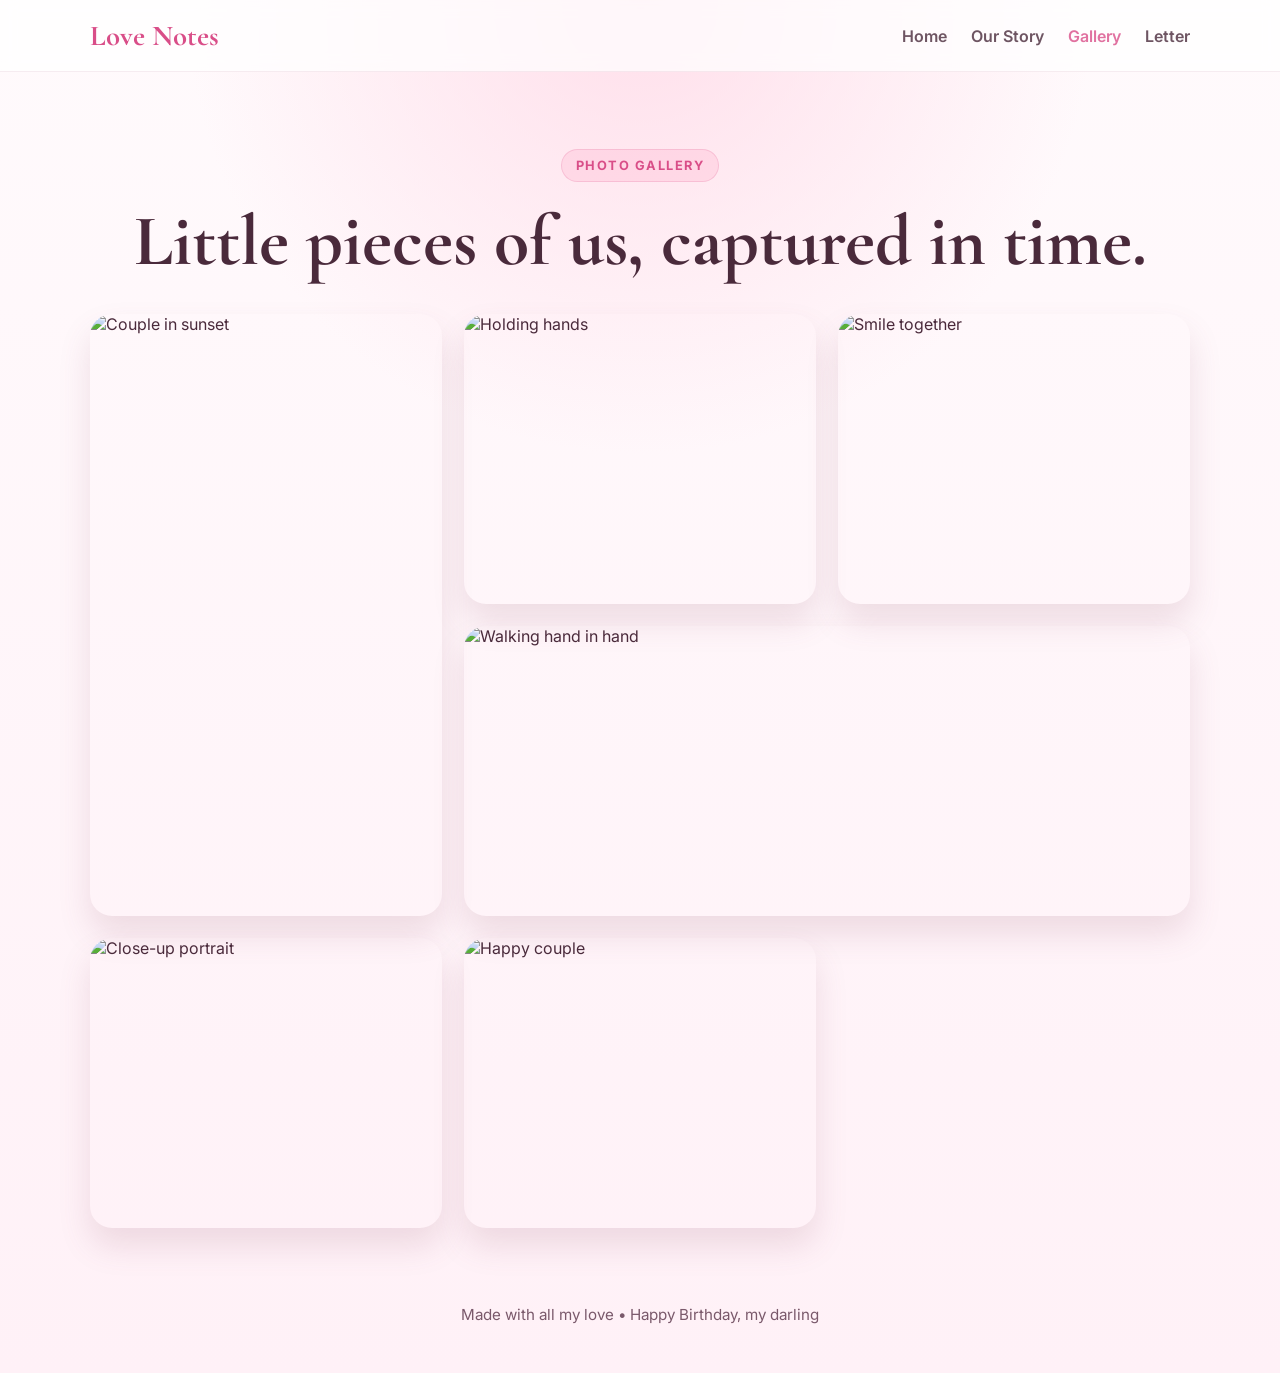
==== gallery.html @ 64047f3e "Create a cute romantic birthday website with 4 pages and a heartfelt note for my girlfriend." ====
<!DOCTYPE html>
<html lang="en">
  <head>
    <meta charset="UTF-8" />
    <meta name="viewport" content="width=device-width, initial-scale=1.0" />
    <title>Gallery</title>
    <link rel="preconnect" href="https://fonts.googleapis.com" />
    <link rel="preconnect" href="https://fonts.gstatic.com" crossorigin />
    <link href="https://fonts.googleapis.com/css2?family=Cormorant+Garamond:wght@400;500;600;700&family=Inter:wght@400;500;600;700&display=swap" rel="stylesheet" />
    <link rel="stylesheet" href="style.css" />
  </head>
  <body class="gallery-page">
    <header class="site-header">
      <nav class="nav container">
        <div class="brand">Love Notes</div>
        <div class="nav-links">
          <a href="index.html">Home</a>
          <a href="story.html">Our Story</a>
          <a href="gallery.html" class="active">Gallery</a>
          <a href="letter.html">Letter</a>
        </div>
      </nav>
    </header>

    <main class="page-main container">
      <section class="page-intro">
        <p class="eyebrow">Photo Gallery</p>
        <h1>Little pieces of us, captured in time.</h1>
      </section>

      <section class="gallery-grid">
        <div class="gallery-item tall">
          <img src="https://images.unsplash.com/photo-1516589178581-6cd7833ae3b2?auto=format&fit=crop&w=800&q=80" alt="Couple in sunset" />
        </div>
        <div class="gallery-item">
          <img src="https://images.unsplash.com/photo-1529156069898-49953e39b3ac?auto=format&fit=crop&w=800&q=80" alt="Holding hands" />
        </div>
        <div class="gallery-item">
          <img src="https://images.unsplash.com/photo-1524504388940-b1c1722653e1?auto=format&fit=crop&w=800&q=80" alt="Smile together" />
        </div>
        <div class="gallery-item wide">
          <img src="https://images.unsplash.com/photo-1521119989659-a83eee488004?auto=format&fit=crop&w=1200&q=80" alt="Walking hand in hand" />
        </div>
        <div class="gallery-item">
          <img src="https://images.unsplash.com/photo-1517841905240-472988babdf9?auto=format&fit=crop&w=800&q=80" alt="Close-up portrait" />
        </div>
        <div class="gallery-item">
          <img src="https://images.unsplash.com/photo-1524504388940-b1c1722653e1?auto=format&fit=crop&w=800&q=80" alt="Happy couple" />
        </div>
      </section>
    </main>

    <footer class="site-footer">
      <p>Made with all my love • Happy Birthday, my darling</p>
    </footer>
  </body>
</html>
---- style.css ----
:root {
  --bg: #fff8fb;
  --bg-soft: #ffeaf4;
  --rose: #ff6fa6;
  --rose-deep: #d94e88;
  --pink: #ffd4e4;
  --peach: #ffe7d4;
  --lavender: #f2dcff;
  --text: #4a2a3b;
  --muted: #7a596b;
  --white: #ffffff;
  --shadow: rgba(143, 72, 101, 0.15);
}

* {
  box-sizing: border-box;
}

html {
  scroll-behavior: smooth;
}

body {
  margin: 0;
  font-family: "Inter", sans-serif;
  color: var(--text);
  background:
    radial-gradient(circle at top, rgba(255, 216, 230, 0.8), transparent 30%),
    linear-gradient(180deg, #fffafc 0%, #fff1f7 100%);
}

img {
  max-width: 100%;
  display: block;
}

.container {
  width: min(1100px, calc(100% - 32px));
  margin: 0 auto;
}

.site-header {
  position: sticky;
  top: 0;
  z-index: 10;
  background: rgba(255, 255, 255, 0.72);
  backdrop-filter: blur(8px);
  border-bottom: 1px solid rgba(180, 108, 136, 0.12);
}

.nav {
  display: flex;
  align-items: center;
  justify-content: space-between;
  padding: 18px 0;
}

.brand {
  font-family: "Cormorant Garamond", serif;
  font-size: clamp(1.8rem, 2vw, 2.4rem);
  font-weight: 700;
  color: var(--rose-deep);
}

.nav-links {
  display: flex;
  gap: 24px;
  flex-wrap: wrap;
}

.nav-links a {
  text-decoration: none;
  color: var(--text);
  font-weight: 600;
  opacity: 0.8;
  transition: 0.2s ease;
}

.nav-links a:hover,
.nav-links a.active {
  color: var(--rose-deep);
}

.hero {
  display: grid;
  grid-template-columns: 1.1fr 0.9fr;
  align-items: center;
  gap: 36px;
  padding: 72px 0 40px;
}

.hero-badge,
.eyebrow {
  display: inline-block;
  background: rgba(255, 111, 166, 0.14);
  color: var(--rose-deep);
  border: 1px solid rgba(217, 78, 136, 0.18);
  padding: 8px 14px;
  border-radius: 999px;
  font-size: 0.8rem;
  letter-spacing: 0.12em;
  text-transform: uppercase;
  font-weight: 700;
}

.hero h1,
.page-intro h1,
.letter-card h1 {
  font-family: "Cormorant Garamond", serif;
  font-size: clamp(3rem, 7vw, 5.2rem);
  line-height: 0.96;
  margin: 18px 0 18px;
  color: var(--text);
}

.hero p {
  max-width: 600px;
  font-size: 1.08rem;
  line-height: 1.8;
  color: var(--muted);
}

.hero-actions {
  display: flex;
  gap: 16px;
  margin-top: 28px;
  flex-wrap: wrap;
}

.btn {
  display: inline-flex;
  align-items: center;
  justify-content: center;
  min-height: 48px;
  padding: 12px 24px;
  border-radius: 999px;
  text-decoration: none;
  font-weight: 700;
  transition: transform 0.2s ease, box-shadow 0.2s ease;
}

.btn:hover {
  transform: translateY(-2px);
}

.btn.primary {
  background: linear-gradient(135deg, var(--rose), #ff91ba);
  color: var(--white);
  box-shadow: 0 18px 28px rgba(255, 111, 166, 0.28);
}

.btn.secondary {
  background: rgba(255, 255, 255, 0.6);
  color: var(--text);
  border: 1px solid rgba(120, 83, 94, 0.14);
}

.love-banner,
.story-grid {
  display: grid;
  grid-template-columns: repeat(3, minmax(0, 1fr));
  gap: 22px;
  margin-top: 24px;
}

.banner-card,
.story-card {
  background: rgba(255, 255, 255, 0.7);
  border: 1px solid rgba(176, 118, 139, 0.12);
  box-shadow: 0 20px 30px var(--shadow);
  border-radius: 26px;
  padding: 26px 22px;
}

.banner-card span,
.story-card span {
  display: inline-block;
  width: 52px;
  height: 52px;
  border-radius: 50%;
  background: linear-gradient(135deg, var(--pink), var(--lavender));
  color: var(--rose-deep);
  font-weight: 800;
  display: flex;
  align-items: center;
  justify-content: center;
  margin-bottom: 18px;
}

.banner-card h3,
.story-card h3 {
  margin: 0;
  font-size: 1.4rem;
  line-height: 1.3;
}

.photo-showcase {
  display: grid;
  grid-template-columns: 1.2fr 0.8fr;
  gap: 24px;
  padding: 56px 0 18px;
}

.showcase-card {
  overflow: hidden;
  border-radius: 28px;
  box-shadow: 0 24px 44px var(--shadow);
  border: 1px solid rgba(177, 106, 137, 0.12);
}

.showcase-card img {
  width: 100%;
  height: 100%;
  object-fit: cover;
}

.showcase-card.large img {
  height: 560px;
}

.showcase-stack {
  display: grid;
  gap: 24px;
}

.showcase-card.small img {
  height: 268px;
}

.quote-block {
  padding: 36px 0 64px;
}

.quote-block p {
  margin: 0 auto;
  max-width: 780px;
  text-align: center;
  font-family: "Cormorant Garamond", serif;
  font-size: clamp(2rem, 4vw, 3.5rem);
  line-height: 1.1;
  color: var(--rose-deep);
}

.page-main {
  padding: 64px 0 40px;
}

.page-intro {
  text-align: center;
  margin-bottom: 38px;
}

.page-intro h1 {
  margin-top: 12px;
  font-size: clamp(2.8rem, 6vw, 4.5rem);
}

.story-card p,
.letter-card p {
  color: var(--muted);
  line-height: 1.9;
  font-size: 1.02rem;
}

.story-visual {
  margin-top: 38px;
  border-radius: 30px;
  overflow: hidden;
  box-shadow: 0 28px 48px rgba(111, 70, 92, 0.18);
}

.story-visual img {
  width: 100%;
  height: 520px;
  object-fit: cover;
}

.gallery-grid {
  display: grid;
  grid-template-columns: repeat(3, minmax(0, 1fr));
  gap: 22px;
}

.gallery-item {
  overflow: hidden;
  border-radius: 22px;
  box-shadow: 0 18px 32px var(--shadow);
  min-height: 290px;
}

.gallery-item img {
  width: 100%;
  height: 100%;
  object-fit: cover;
}

.gallery-item.tall {
  grid-row: span 2;
}

.gallery-item.wide {
  grid-column: span 2;
}

.letter-shell {
  display: flex;
  justify-content: center;
}

.letter-card {
  width: min(900px, 100%);
  background: rgba(255, 255, 255, 0.8);
  border: 1px solid rgba(176, 118, 139, 0.12);
  box-shadow: 0 28px 46px var(--shadow);
  border-radius: 28px;
  padding: 38px 32px;
}

.letter-card h1 {
  font-size: clamp(2.6rem, 6vw, 4.25rem);
  margin-top: 12px;
  margin-bottom: 22px;
}

.signature {
  margin-top: 30px;
  color: var(--rose-deep) !important;
  font-weight: 700;
  font-family: "Cormorant Garamond", serif;
  font-size: 2rem !important;
}

.site-footer {
  padding: 22px 0 34px;
  text-align: center;
  color: var(--muted);
  font-size: 0.95rem;
}

@media (max-width: 860px) {
  .hero,
  .photo-showcase,
  .love-banner,
  .story-grid,
  .gallery-grid {
    grid-template-columns: 1fr;
  }

  .gallery-item.wide {
    grid-column: span 1;
  }

  .nav {
    flex-direction: column;
    gap: 14px;
  }

  .nav-links {
    justify-content: center;
  }

  .story-visual img {
    height: 380px;
  }
}

@media (max-width: 560px) {
  .hero {
    padding-top: 48px;
  }

  .letter-card {
    padding: 26px 18px;
  }

  .brand {
    font-size: 1.8rem;
  }
}
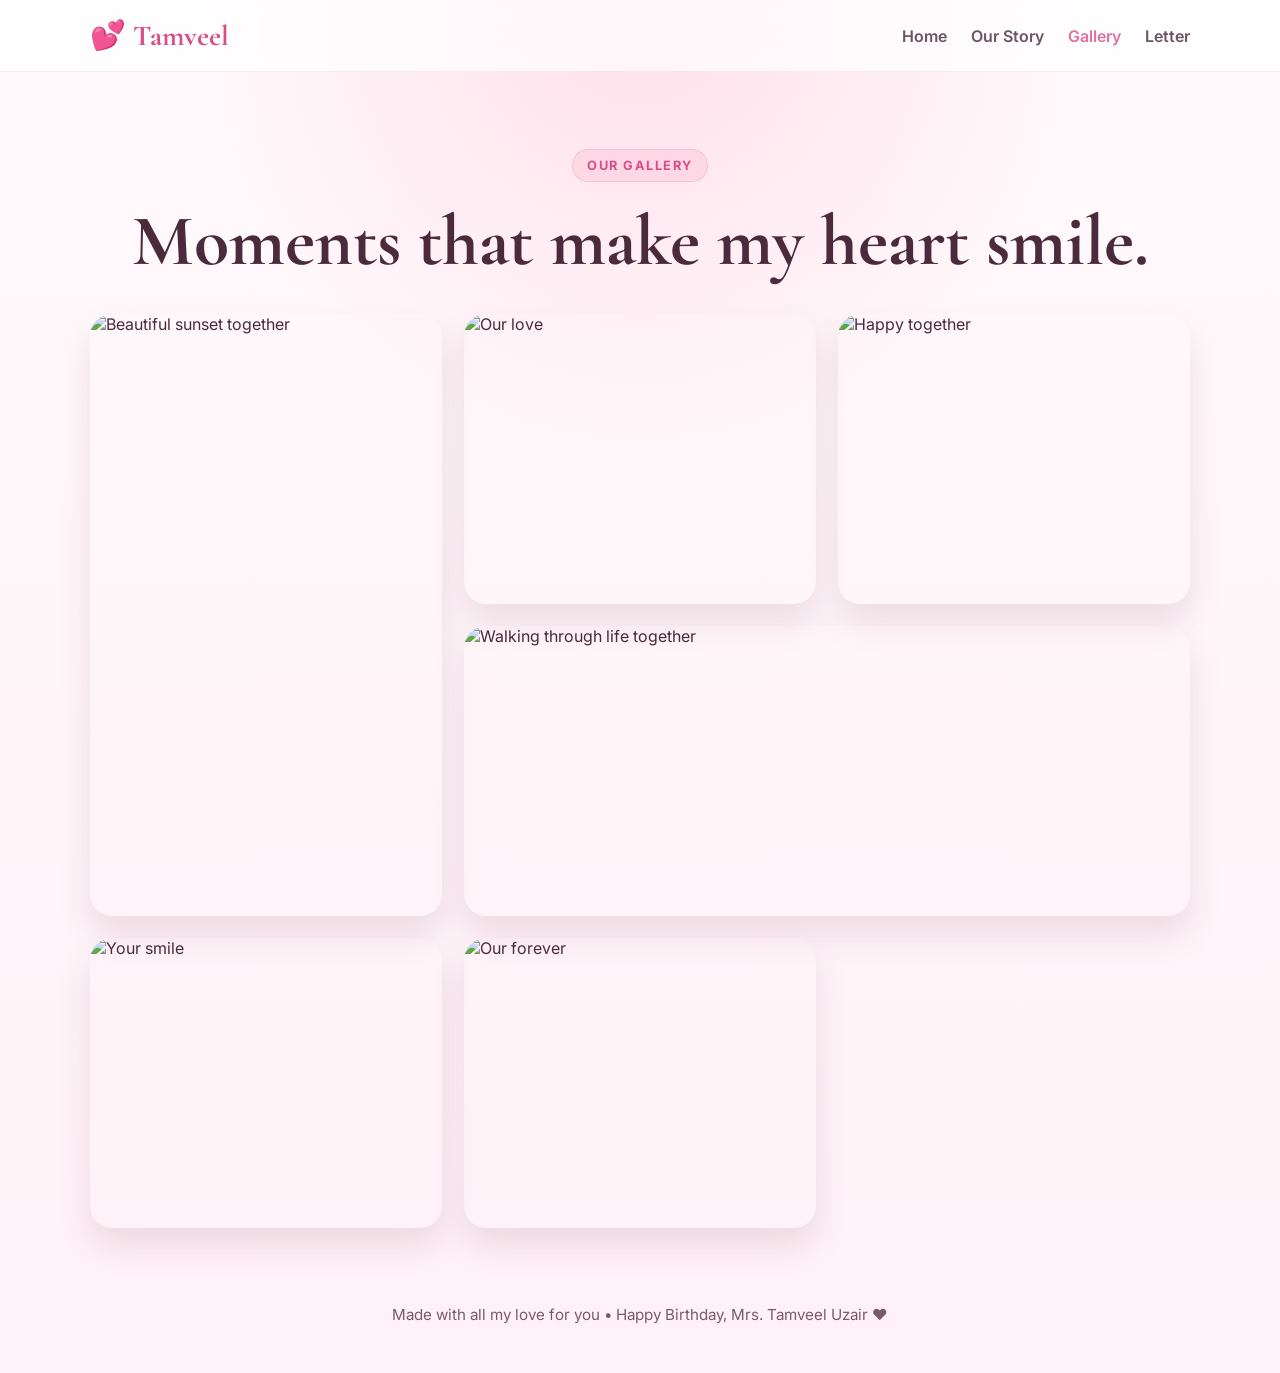
==== commit e348e9de: "Create personalized birthday website for Tamveel with heartfelt Urdu love note and message from Uzai" ====
--- a/gallery.html
+++ b/gallery.html
@@ -3,7 +3,7 @@
   <head>
     <meta charset="UTF-8" />
     <meta name="viewport" content="width=device-width, initial-scale=1.0" />
-    <title>Gallery</title>
+    <title>Our Gallery</title>
     <link rel="preconnect" href="https://fonts.googleapis.com" />
     <link rel="preconnect" href="https://fonts.gstatic.com" crossorigin />
     <link href="https://fonts.googleapis.com/css2?family=Cormorant+Garamond:wght@400;500;600;700&family=Inter:wght@400;500;600;700&display=swap" rel="stylesheet" />
@@ -12,7 +12,7 @@
   <body class="gallery-page">
     <header class="site-header">
       <nav class="nav container">
-        <div class="brand">Love Notes</div>
+        <div class="brand">💕 Tamveel</div>
         <div class="nav-links">
           <a href="index.html">Home</a>
           <a href="story.html">Our Story</a>
@@ -24,34 +24,34 @@
 
     <main class="page-main container">
       <section class="page-intro">
-        <p class="eyebrow">Photo Gallery</p>
-        <h1>Little pieces of us, captured in time.</h1>
+        <p class="eyebrow">Our Gallery</p>
+        <h1>Moments that make my heart smile.</h1>
       </section>
 
       <section class="gallery-grid">
         <div class="gallery-item tall">
-          <img src="https://images.unsplash.com/photo-1516589178581-6cd7833ae3b2?auto=format&fit=crop&w=800&q=80" alt="Couple in sunset" />
+          <img src="https://images.unsplash.com/photo-1516589178581-6cd7833ae3b2?auto=format&fit=crop&w=800&q=80" alt="Beautiful sunset together" />
         </div>
         <div class="gallery-item">
-          <img src="https://images.unsplash.com/photo-1529156069898-49953e39b3ac?auto=format&fit=crop&w=800&q=80" alt="Holding hands" />
+          <img src="https://images.unsplash.com/photo-1529156069898-49953e39b3ac?auto=format&fit=crop&w=800&q=80" alt="Our love" />
         </div>
         <div class="gallery-item">
-          <img src="https://images.unsplash.com/photo-1524504388940-b1c1722653e1?auto=format&fit=crop&w=800&q=80" alt="Smile together" />
+          <img src="https://images.unsplash.com/photo-1524504388940-b1c1722653e1?auto=format&fit=crop&w=800&q=80" alt="Happy together" />
         </div>
         <div class="gallery-item wide">
-          <img src="https://images.unsplash.com/photo-1521119989659-a83eee488004?auto=format&fit=crop&w=1200&q=80" alt="Walking hand in hand" />
+          <img src="https://images.unsplash.com/photo-1521119989659-a83eee488004?auto=format&fit=crop&w=1200&q=80" alt="Walking through life together" />
         </div>
         <div class="gallery-item">
-          <img src="https://images.unsplash.com/photo-1517841905240-472988babdf9?auto=format&fit=crop&w=800&q=80" alt="Close-up portrait" />
+          <img src="https://images.unsplash.com/photo-1517841905240-472988babdf9?auto=format&fit=crop&w=800&q=80" alt="Your smile" />
         </div>
         <div class="gallery-item">
-          <img src="https://images.unsplash.com/photo-1524504388940-b1c1722653e1?auto=format&fit=crop&w=800&q=80" alt="Happy couple" />
+          <img src="https://images.unsplash.com/photo-1524504388940-b1c1722653e1?auto=format&fit=crop&w=800&q=80" alt="Our forever" />
         </div>
       </section>
     </main>
 
     <footer class="site-footer">
-      <p>Made with all my love • Happy Birthday, my darling</p>
+      <p>Made with all my love for you • Happy Birthday, Mrs. Tamveel Uzair ❤️</p>
     </footer>
   </body>
 </html>
--- a/style.css
+++ b/style.css
@@ -89,6 +89,10 @@
   padding: 72px 0 40px;
 }
 
+.hero-copy {
+  max-width: 610px;
+}
+
 .hero-badge,
 .eyebrow {
   display: inline-block;
@@ -155,6 +159,28 @@
   border: 1px solid rgba(120, 83, 94, 0.14);
 }
 
+.hero-visual {
+  display: flex;
+  justify-content: center;
+}
+
+.photo-frame {
+  border-radius: 30px;
+  overflow: hidden;
+  box-shadow: 0 26px 44px rgba(132, 82, 101, 0.18);
+  border: 1px solid rgba(176, 118, 139, 0.12);
+}
+
+.photo-frame.large {
+  width: min(100%, 460px);
+}
+
+.photo-frame img {
+  width: 100%;
+  height: 620px;
+  object-fit: cover;
+}
+
 .love-banner,
 .story-grid {
   display: grid;
@@ -175,15 +201,7 @@
 .banner-card span,
 .story-card span {
   display: inline-block;
-  width: 52px;
-  height: 52px;
-  border-radius: 50%;
-  background: linear-gradient(135deg, var(--pink), var(--lavender));
-  color: var(--rose-deep);
-  font-weight: 800;
-  display: flex;
-  align-items: center;
-  justify-content: center;
+  font-size: 2.2rem;
   margin-bottom: 18px;
 }
 
@@ -322,12 +340,24 @@
   margin-bottom: 22px;
 }
 
+.urdu-poetry {
+  background: rgba(255, 111, 166, 0.08);
+  border-left: 4px solid var(--rose);
+  padding: 20px;
+  border-radius: 8px;
+  margin: 28px 0;
+  font-style: italic;
+  color: var(--rose-deep) !important;
+  line-height: 2;
+  font-weight: 600;
+}
+
 .signature {
   margin-top: 30px;
   color: var(--rose-deep) !important;
   font-weight: 700;
   font-family: "Cormorant Garamond", serif;
-  font-size: 2rem !important;
+  font-size: 1.8rem !important;
 }
 
 .site-footer {
@@ -376,4 +406,8 @@
   .brand {
     font-size: 1.8rem;
   }
-}
+
+  .photo-frame img {
+    height: 420px;
+  }
+}
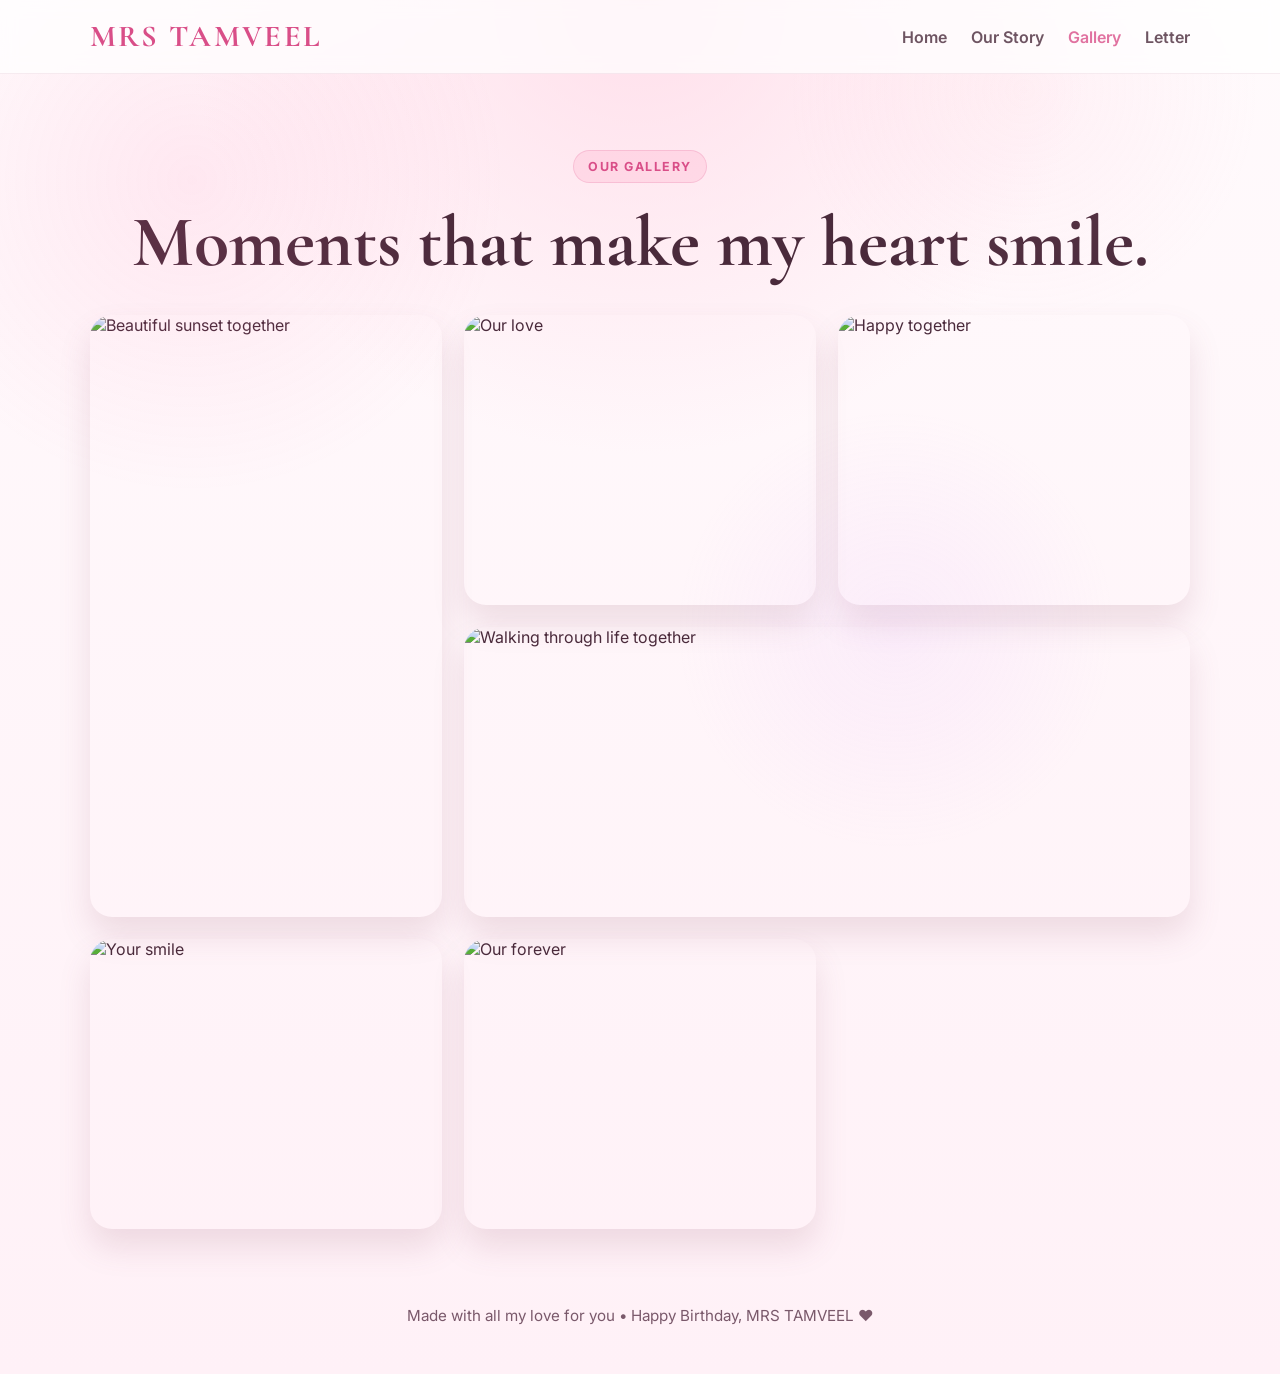
==== commit 1ccb14ee: "Finalize the birthday website with MRS TAMVEEL branding and more premium romantic styling." ====
--- a/gallery.html
+++ b/gallery.html
@@ -12,7 +12,7 @@
   <body class="gallery-page">
     <header class="site-header">
       <nav class="nav container">
-        <div class="brand">💕 Tamveel</div>
+        <div class="brand">MRS TAMVEEL</div>
         <div class="nav-links">
           <a href="index.html">Home</a>
           <a href="story.html">Our Story</a>
@@ -51,7 +51,7 @@
     </main>
 
     <footer class="site-footer">
-      <p>Made with all my love for you • Happy Birthday, Mrs. Tamveel Uzair ❤️</p>
+      <p>Made with all my love for you • Happy Birthday, MRS TAMVEEL ❤️</p>
     </footer>
   </body>
 </html>
--- a/style.css
+++ b/style.css
@@ -29,6 +29,16 @@
     linear-gradient(180deg, #fffafc 0%, #fff1f7 100%);
 }
 
+body::before {
+  content: "";
+  position: fixed;
+  inset: 0;
+  pointer-events: none;
+  background-image: radial-gradient(circle at 15% 20%, rgba(255, 111, 166, 0.12) 0, transparent 24%),
+    radial-gradient(circle at 80% 10%, rgba(255, 182, 206, 0.12) 0, transparent 18%),
+    radial-gradient(circle at 70% 70%, rgba(228, 183, 255, 0.15) 0, transparent 20%);
+}
+
 img {
   max-width: 100%;
   display: block;
@@ -57,9 +67,11 @@
 
 .brand {
   font-family: "Cormorant Garamond", serif;
-  font-size: clamp(1.8rem, 2vw, 2.4rem);
+  font-size: clamp(1.9rem, 2vw, 2.8rem);
   font-weight: 700;
   color: var(--rose-deep);
+  letter-spacing: 0.08em;
+  text-transform: uppercase;
 }
 
 .nav-links {
@@ -101,7 +113,7 @@
   border: 1px solid rgba(217, 78, 136, 0.18);
   padding: 8px 14px;
   border-radius: 999px;
-  font-size: 0.8rem;
+  font-size: 0.78rem;
   letter-spacing: 0.12em;
   text-transform: uppercase;
   font-weight: 700;
@@ -201,7 +213,7 @@
 .banner-card span,
 .story-card span {
   display: inline-block;
-  font-size: 2.2rem;
+  font-size: 2.1rem;
   margin-bottom: 18px;
 }
 
@@ -357,7 +369,7 @@
   color: var(--rose-deep) !important;
   font-weight: 700;
   font-family: "Cormorant Garamond", serif;
-  font-size: 1.8rem !important;
+  font-size: 1.9rem !important;
 }
 
 .site-footer {
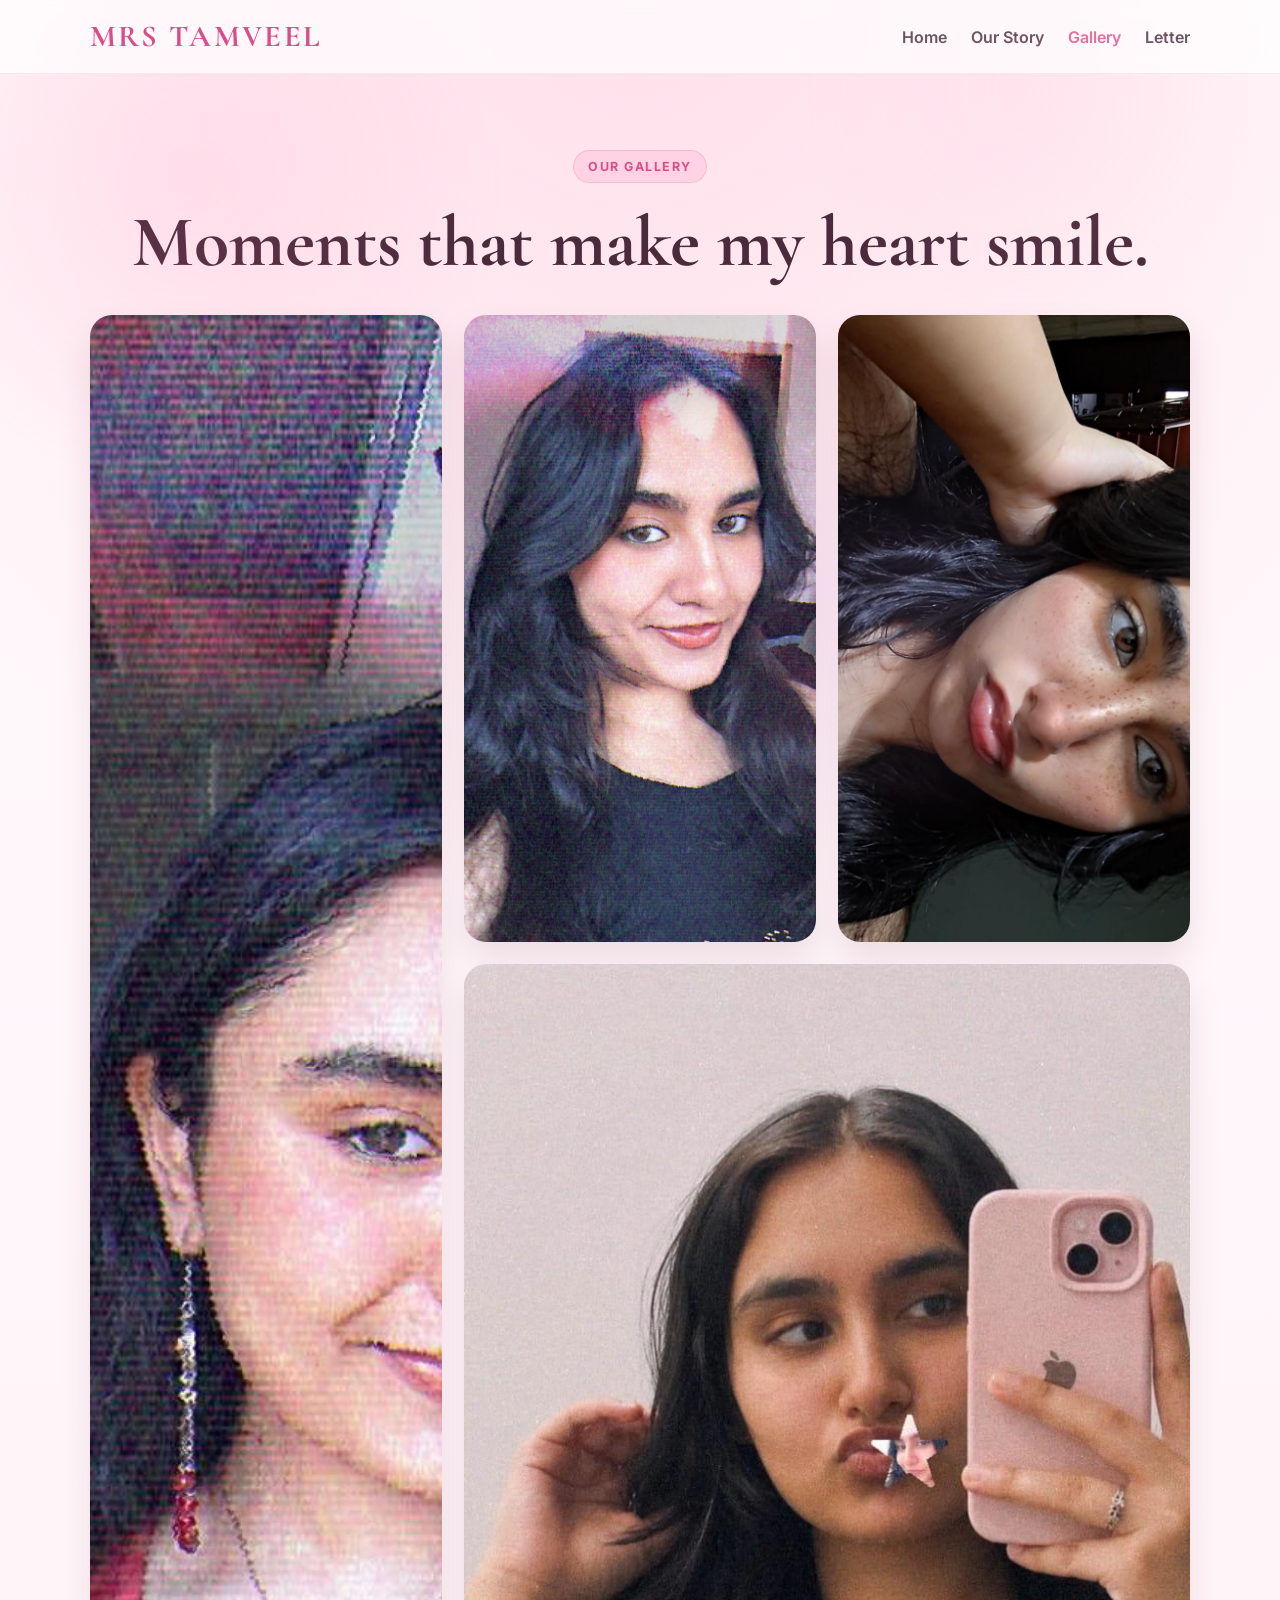
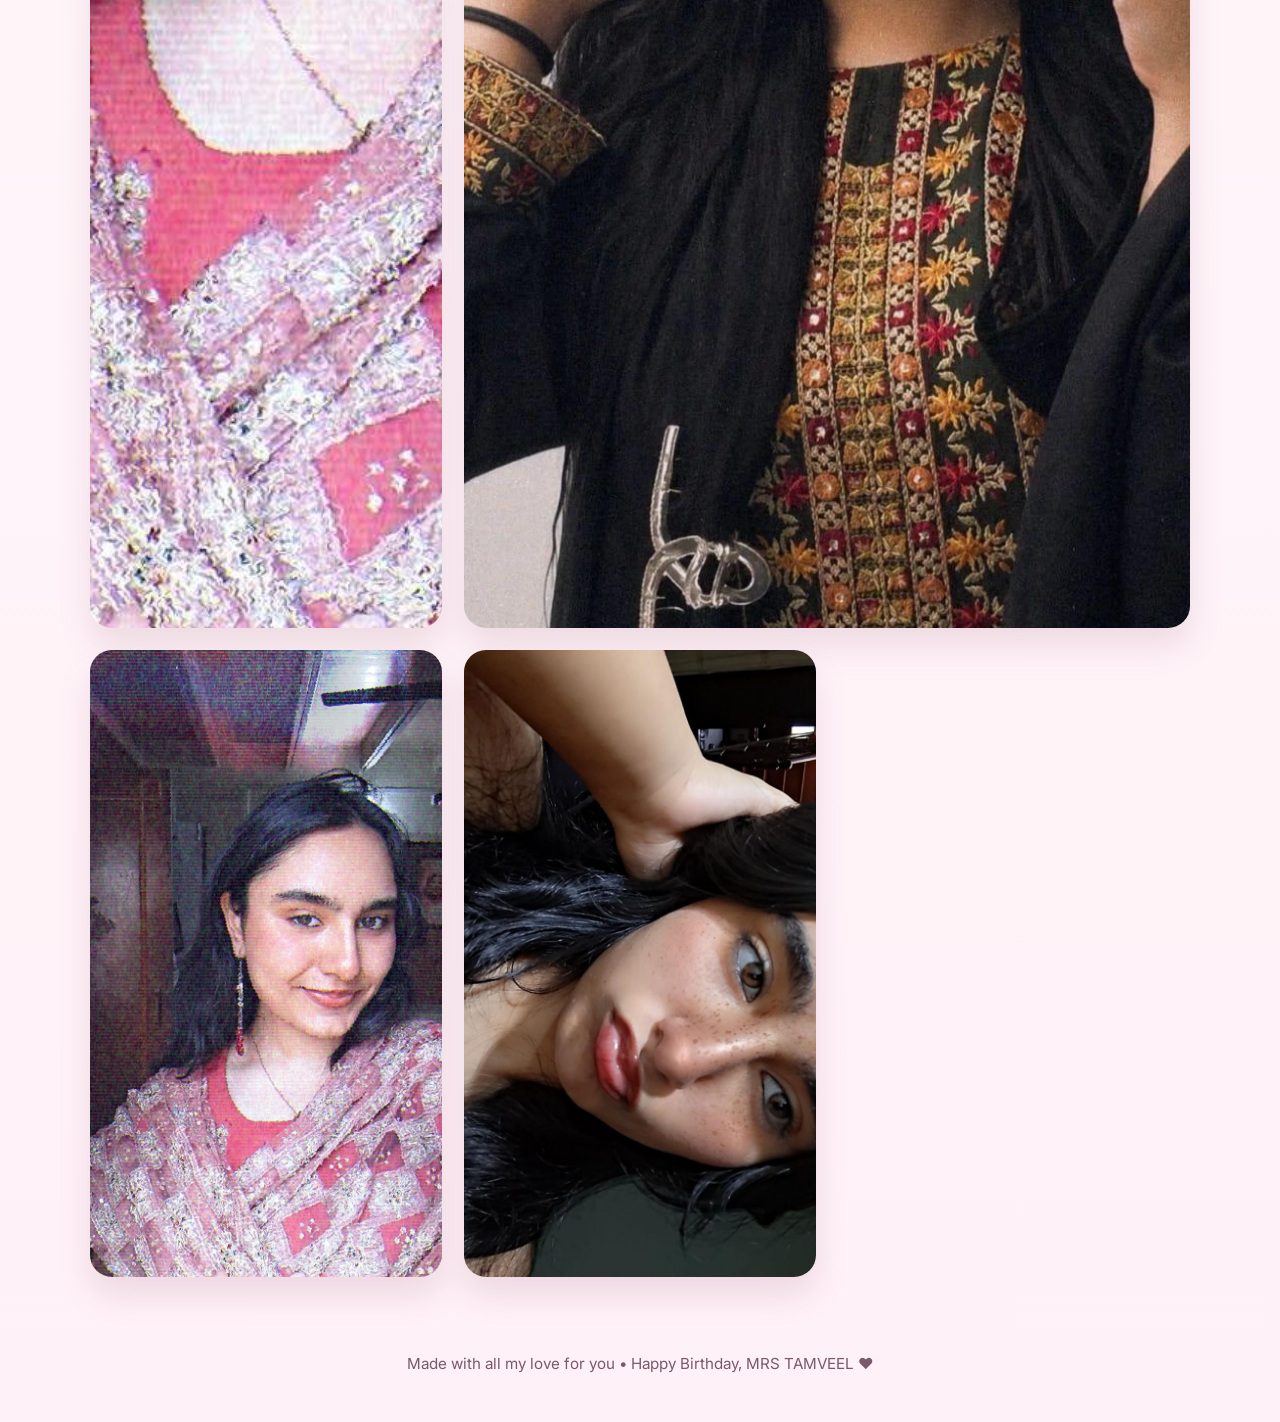
==== commit d67ce364: "Update the birthday site to use the real uploaded photos for Tamveel and finalize the design." ====
--- a/gallery.html
+++ b/gallery.html
@@ -30,22 +30,22 @@
 
       <section class="gallery-grid">
         <div class="gallery-item tall">
-          <img src="https://images.unsplash.com/photo-1516589178581-6cd7833ae3b2?auto=format&fit=crop&w=800&q=80" alt="Beautiful sunset together" />
+          <img src="images/WhatsApp%20Image%202026-10-06%20at%2011.59.07%20AM.jpeg" alt="Close-up portrait" />
         </div>
         <div class="gallery-item">
-          <img src="https://images.unsplash.com/photo-1529156069898-49953e39b3ac?auto=format&fit=crop&w=800&q=80" alt="Our love" />
+          <img src="images/WhatsApp%20Image%202026-10-06%20at%2012.00.10%20PM%20(3).jpeg" alt="Her smile" />
         </div>
         <div class="gallery-item">
-          <img src="https://images.unsplash.com/photo-1524504388940-b1c1722653e1?auto=format&fit=crop&w=800&q=80" alt="Happy together" />
+          <img src="images/WhatsApp%20Image%202026-10-06%20at%2012.00.11%20PM.jpeg" alt="Happy together" />
         </div>
         <div class="gallery-item wide">
-          <img src="https://images.unsplash.com/photo-1521119989659-a83eee488004?auto=format&fit=crop&w=1200&q=80" alt="Walking through life together" />
+          <img src="images/tams%202.jpeg" alt="Walking through life together" />
         </div>
         <div class="gallery-item">
-          <img src="https://images.unsplash.com/photo-1517841905240-472988babdf9?auto=format&fit=crop&w=800&q=80" alt="Your smile" />
+          <img src="images/WhatsApp%20Image%202026-10-06%20at%2011.59.07%20AM.jpeg" alt="My favourite person" />
         </div>
         <div class="gallery-item">
-          <img src="https://images.unsplash.com/photo-1524504388940-b1c1722653e1?auto=format&fit=crop&w=800&q=80" alt="Our forever" />
+          <img src="images/WhatsApp%20Image%202026-10-06%20at%2012.00.11%20PM.jpeg" alt="Our forever" />
         </div>
       </section>
     </main>
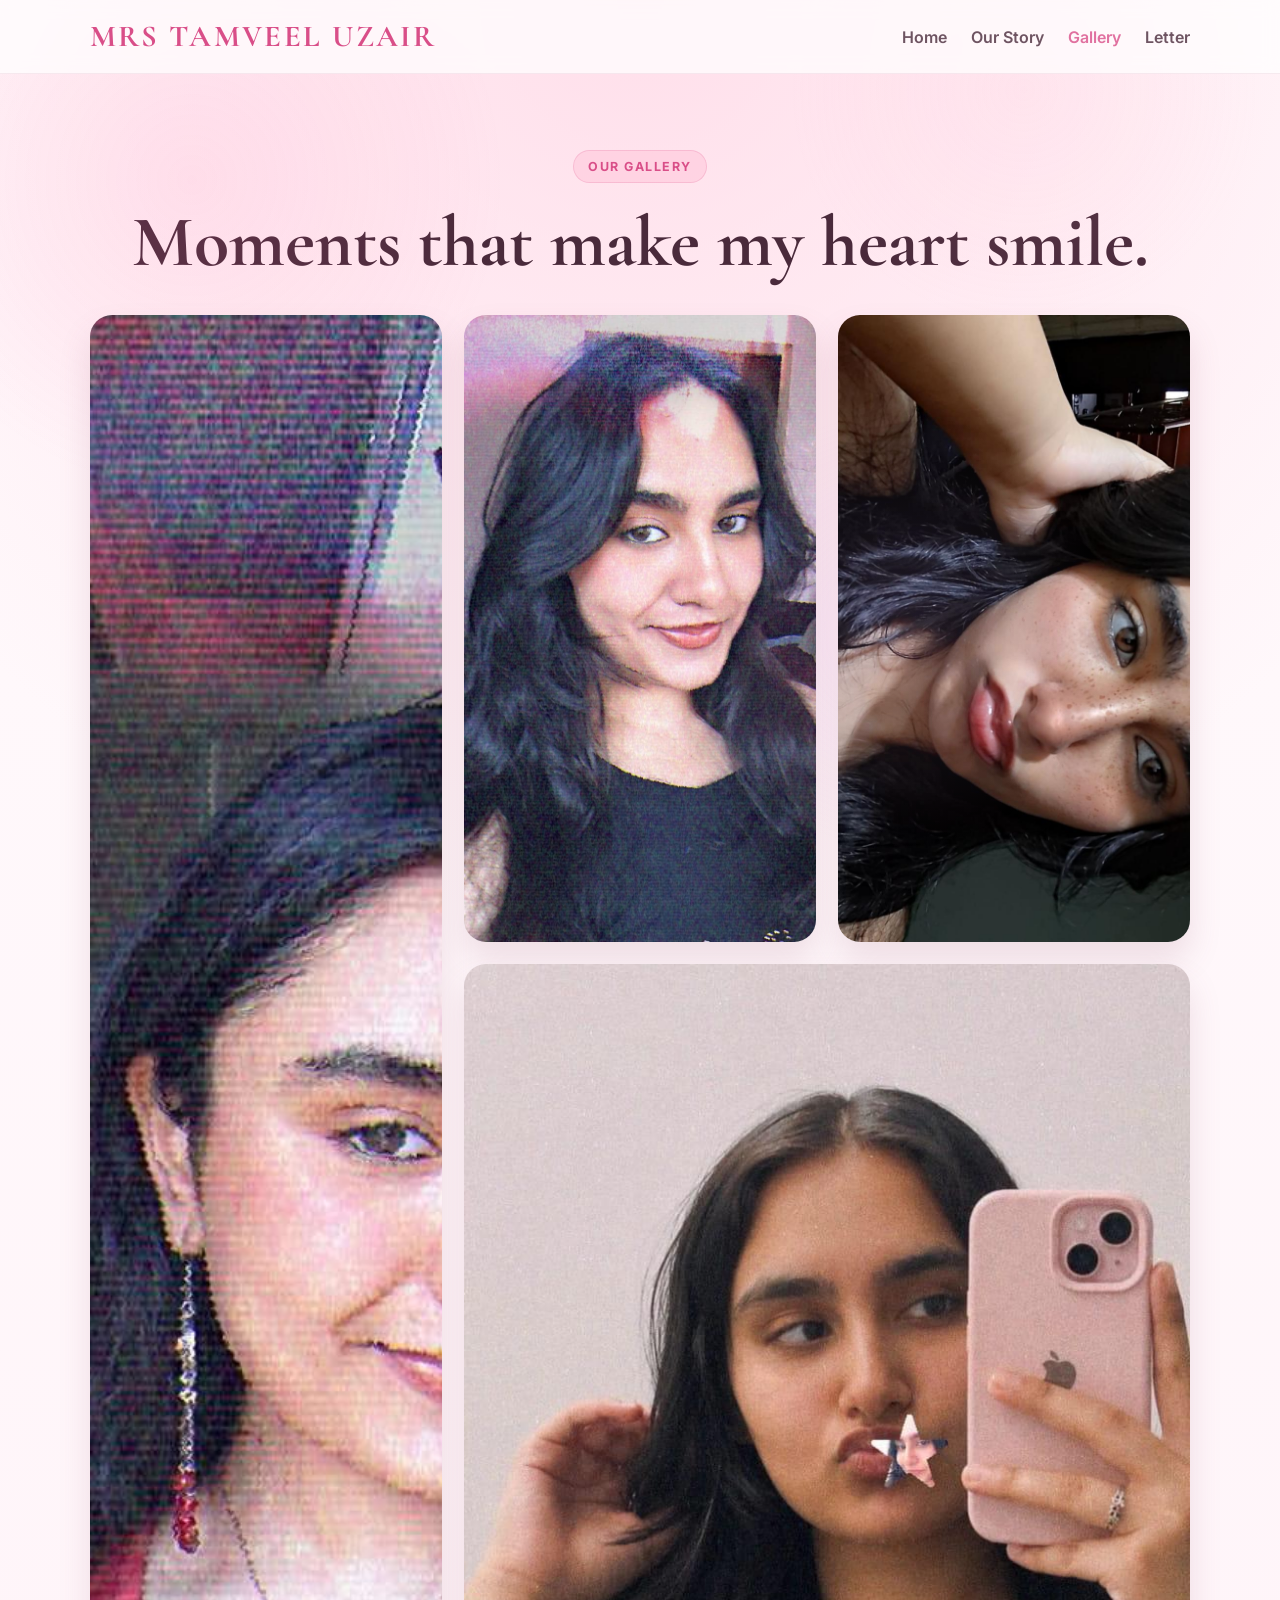
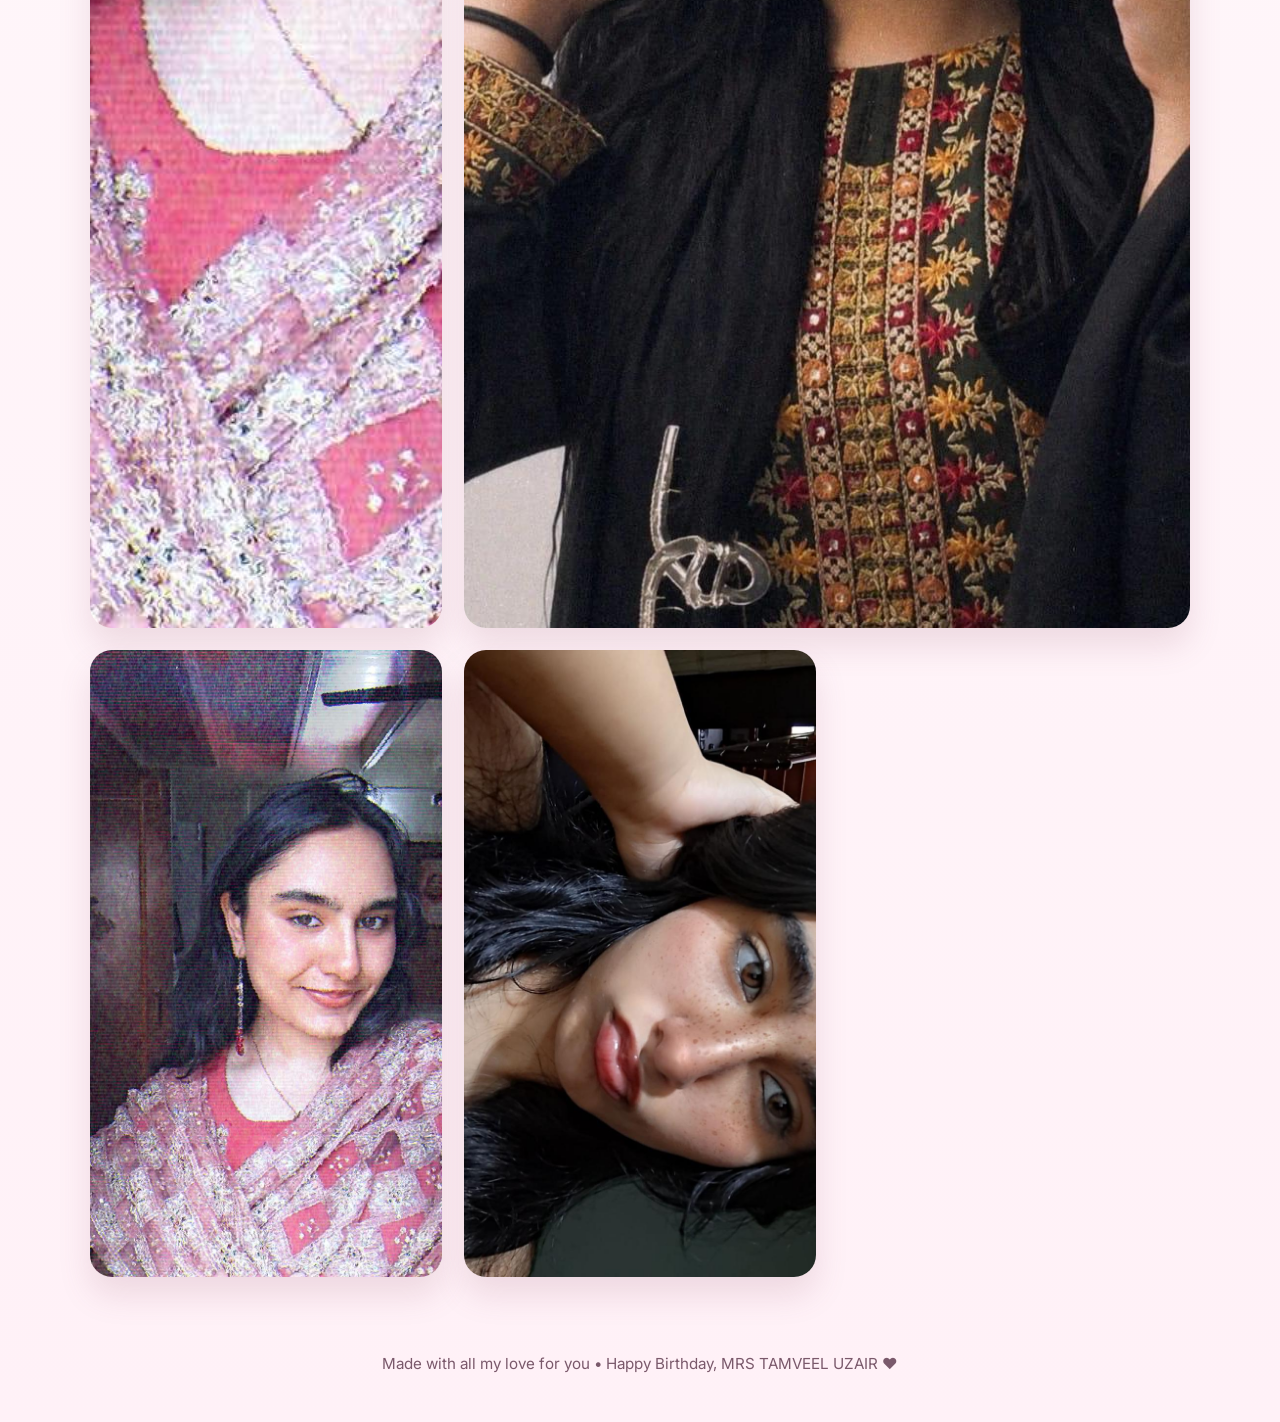
==== commit 8a56dbee: "Update the branding text to read MRS TAMVEEL UZAIR while preserving all existing writing and photos." ====
--- a/gallery.html
+++ b/gallery.html
@@ -12,7 +12,7 @@
   <body class="gallery-page">
     <header class="site-header">
       <nav class="nav container">
-        <div class="brand">MRS TAMVEEL</div>
+        <div class="brand">MRS TAMVEEL UZAIR</div>
         <div class="nav-links">
           <a href="index.html">Home</a>
           <a href="story.html">Our Story</a>
@@ -51,7 +51,7 @@
     </main>
 
     <footer class="site-footer">
-      <p>Made with all my love for you • Happy Birthday, MRS TAMVEEL ❤️</p>
+      <p>Made with all my love for you • Happy Birthday, MRS TAMVEEL UZAIR ❤️</p>
     </footer>
   </body>
 </html>
